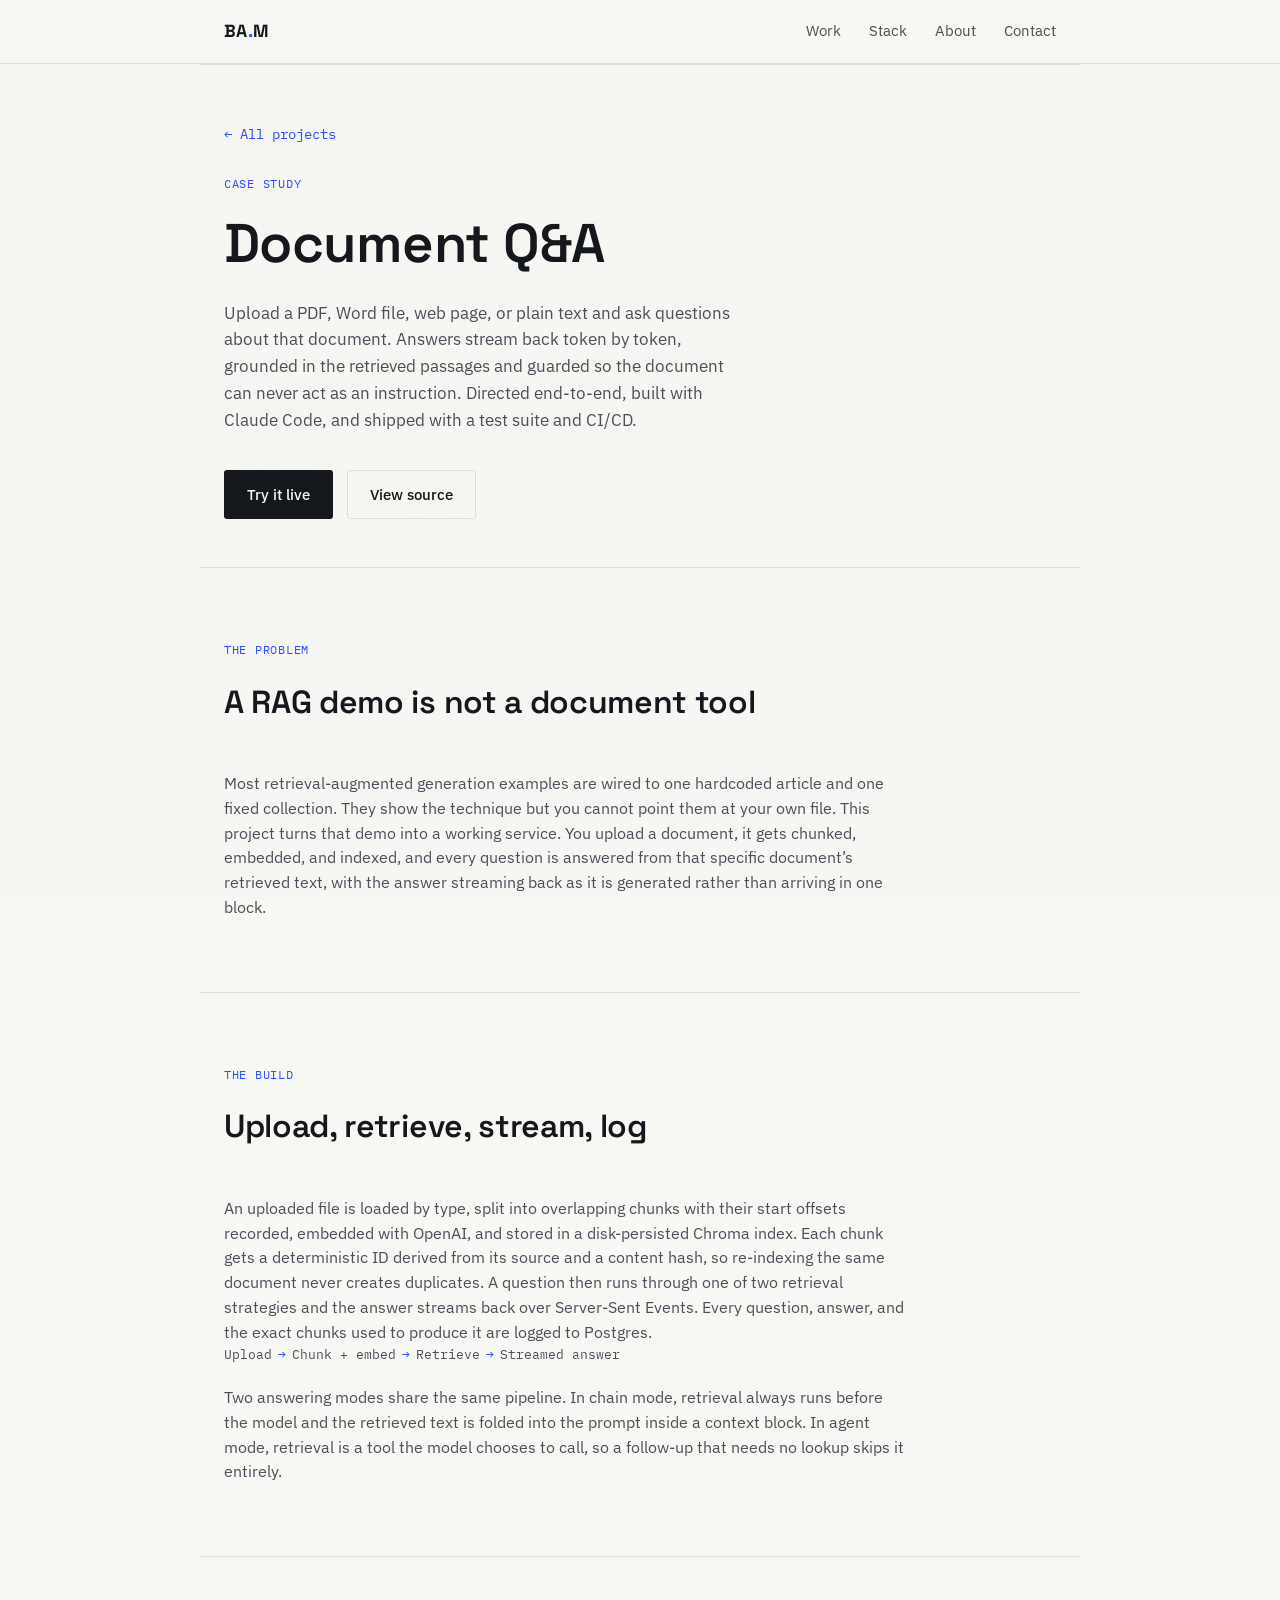
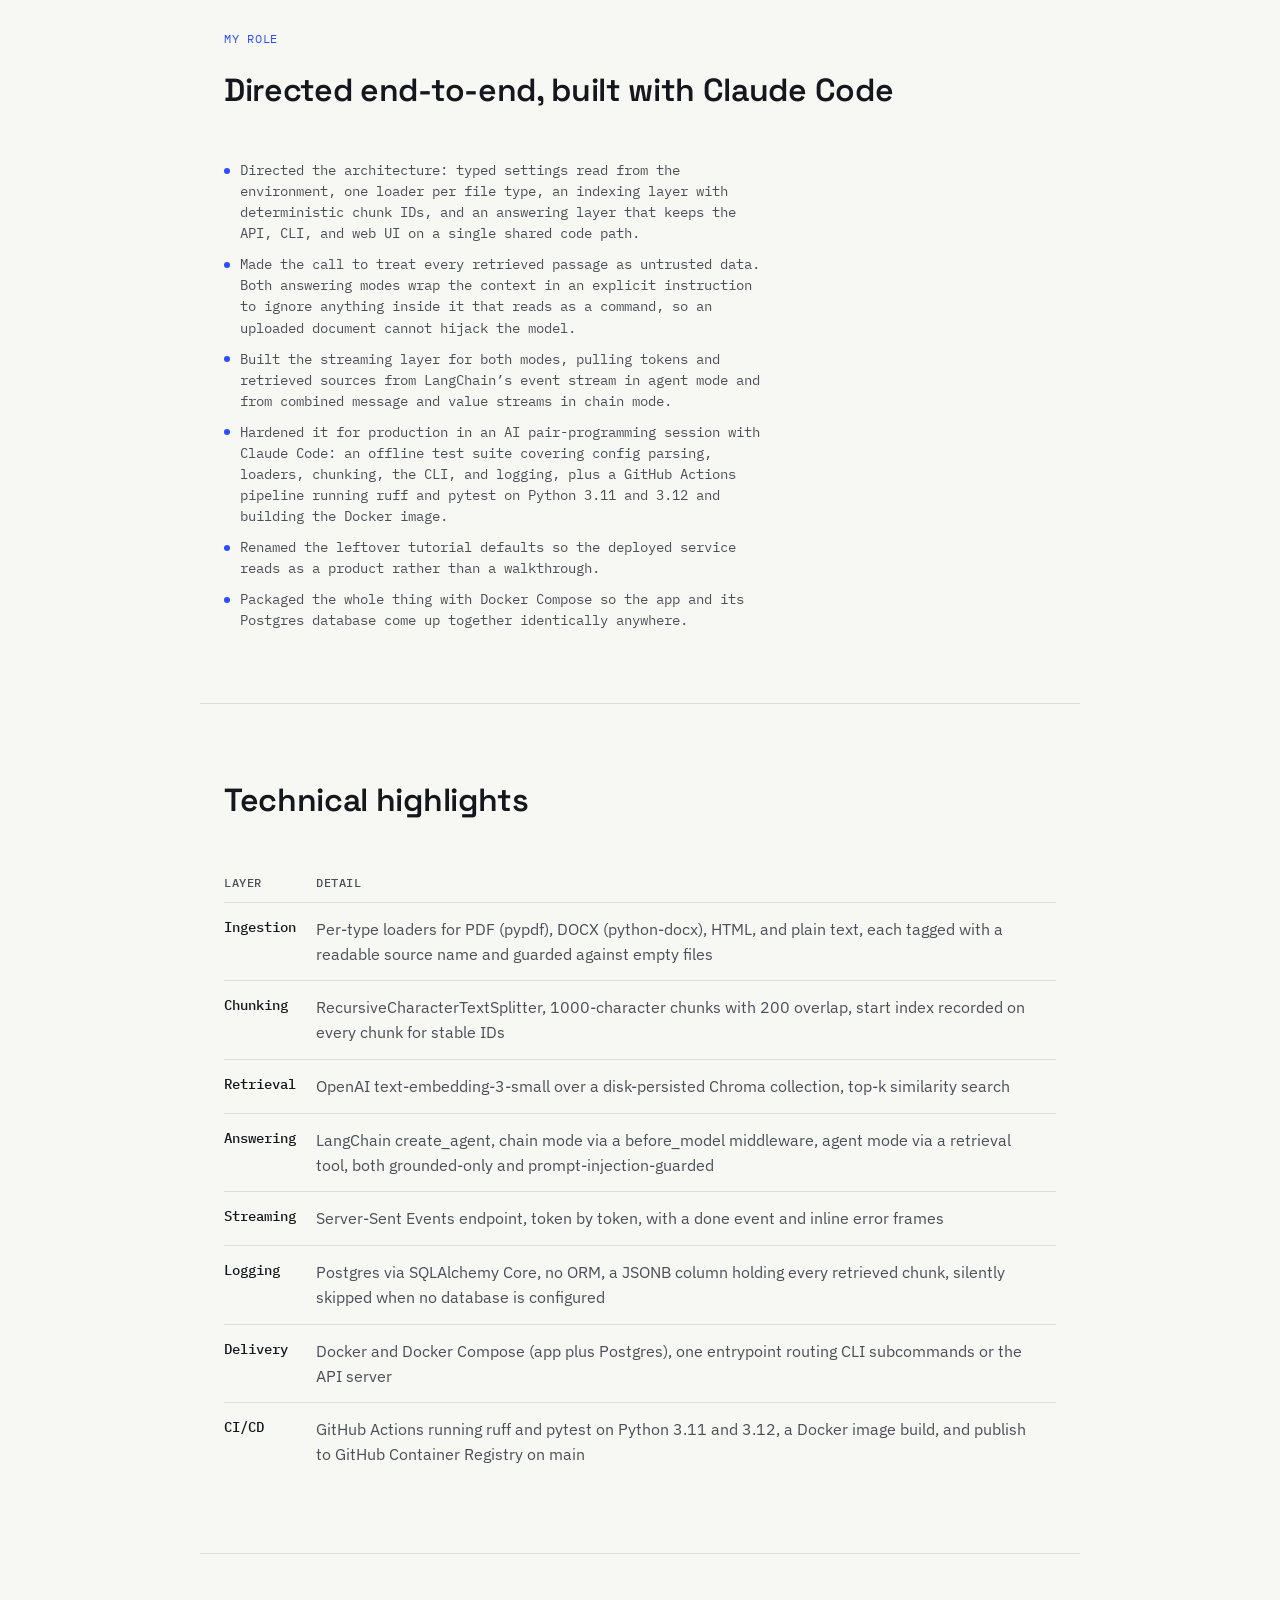
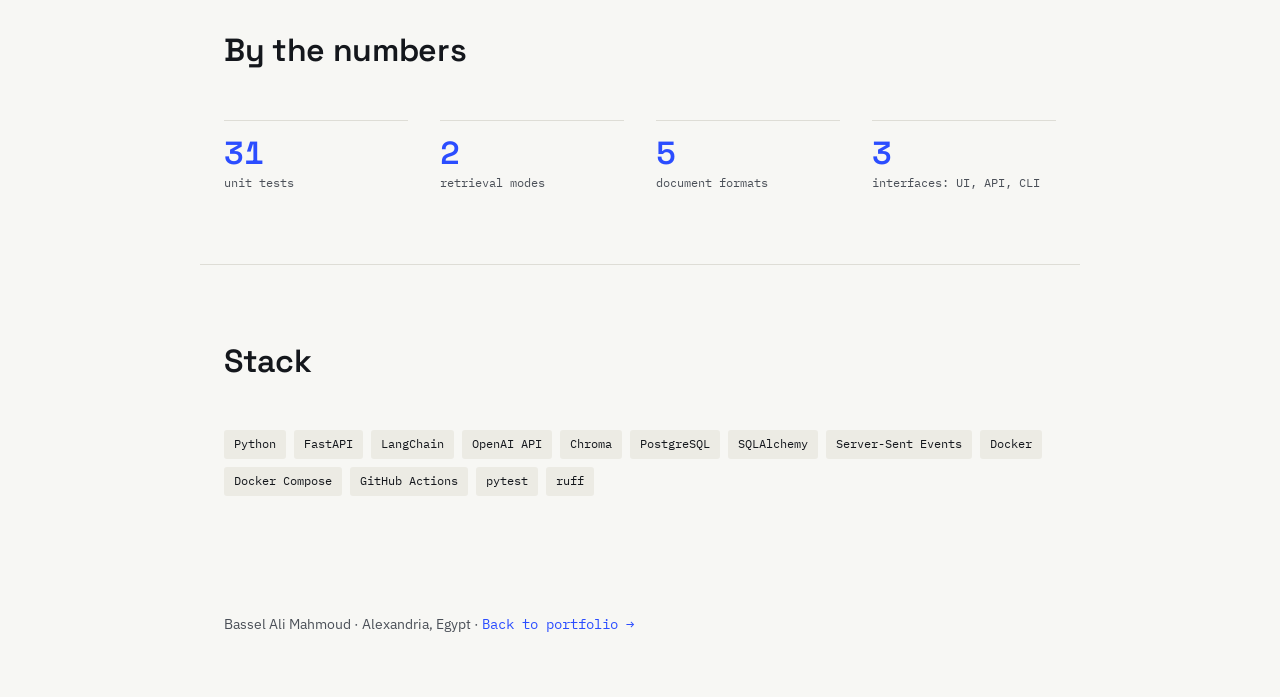
==== document-qa.html @ 4d8c66ef "Add Document Q&A case study and link from project card Co-Authored-By: Claude Sonnet 5 <noreply@anth" ====
<!DOCTYPE html>
<html lang="en">
<head>
<meta charset="UTF-8">
<meta name="viewport" content="width=device-width, initial-scale=1.0">
<title>Document Q&amp;A &middot; Case Study &middot; Bassel Ali Mahmoud</title>
<meta name="description" content="How a LangChain RAG demo was turned into a deployed document question-answering service with arbitrary uploads, streamed grounded answers, prompt-injection-guarded context, and a tested CI/CD pipeline.">
<link rel="preconnect" href="https://fonts.googleapis.com">
<link rel="preconnect" href="https://fonts.gstatic.com" crossorigin>
<link href="https://fonts.googleapis.com/css2?family=Space+Grotesk:wght@400;500;600;700&family=IBM+Plex+Sans:wght@400;500;600&family=IBM+Plex+Mono:wght@400;500&display=swap" rel="stylesheet">
<link rel="stylesheet" href="style.css">
</head>
<body>

<div class="grain"></div>

<header class="site-header">
  <div class="wrap header-inner">
    <a href="index.html" class="mark">BA<span class="mark-dot">.</span>M</a>
    <nav class="nav">
      <a href="index.html#work">Work</a>
      <a href="index.html#pipeline">Stack</a>
      <a href="index.html#about">About</a>
      <a href="index.html#contact">Contact</a>
    </nav>
  </div>
</header>

<main id="top">

  <section class="hero compact wrap">
    <a href="index.html#work" class="project-link back-link">&larr; All projects</a>
    <p class="eyebrow">Case study</p>
    <h1 class="hero-title">Document Q&amp;A</h1>
    <p class="hero-sub">
      Upload a PDF, Word file, web page, or plain text and ask questions
      about that document. Answers stream back token by token, grounded in
      the retrieved passages and guarded so the document can never act as
      an instruction. Directed end-to-end, built with Claude Code, and
      shipped with a test suite and CI/CD.
    </p>
    <div class="hero-cta">
      <a href="https://documentqa-5c1be7ab.fastapicloud.dev/" class="btn btn-primary" target="_blank" rel="noopener">Try it live</a>
      <a href="https://github.com/BasselAli1/DocumentQA" class="btn btn-ghost" target="_blank" rel="noopener">View source</a>
    </div>
  </section>

  <section id="problem" class="wrap">
    <div class="section-head">
      <p class="eyebrow">The problem</p>
      <h2>A RAG demo is not a document tool</h2>
    </div>
    <p class="about-text" style="max-width:68ch;">
      Most retrieval-augmented generation examples are wired to one
      hardcoded article and one fixed collection. They show the technique
      but you cannot point them at your own file. This project turns that
      demo into a working service. You upload a document, it gets chunked,
      embedded, and indexed, and every question is answered from that
      specific document&rsquo;s retrieved text, with the answer streaming
      back as it is generated rather than arriving in one block.
    </p>
  </section>

  <section id="build" class="wrap">
    <div class="section-head">
      <p class="eyebrow">The build</p>
      <h2>Upload, retrieve, stream, log</h2>
    </div>
    <p class="about-text" style="max-width:68ch;">
      An uploaded file is loaded by type, split into overlapping chunks
      with their start offsets recorded, embedded with OpenAI, and stored
      in a disk-persisted Chroma index. Each chunk gets a deterministic ID
      derived from its source and a content hash, so re-indexing the same
      document never creates duplicates. A question then runs through one
      of two retrieval strategies and the answer streams back over
      Server-Sent Events. Every question, answer, and the exact chunks used
      to produce it are logged to Postgres.
    </p>
    <div class="project-flow case-flow" aria-hidden="true">
      <span>Upload</span><span class="arrow">&rarr;</span>
      <span>Chunk + embed</span><span class="arrow">&rarr;</span>
      <span>Retrieve</span><span class="arrow">&rarr;</span>
      <span>Streamed answer</span>
    </div>
    <p class="about-text" style="max-width:68ch;">
      Two answering modes share the same pipeline. In chain mode, retrieval
      always runs before the model and the retrieved text is folded into
      the prompt inside a context block. In agent mode, retrieval is a tool
      the model chooses to call, so a follow-up that needs no lookup skips
      it entirely.
    </p>
  </section>

  <section id="role" class="wrap">
    <div class="section-head">
      <p class="eyebrow">My role</p>
      <h2>Directed end-to-end, built with Claude Code</h2>
    </div>
    <ul class="cert-list case-role-list">
      <li>Directed the architecture: typed settings read from the environment, one loader per file type, an indexing layer with deterministic chunk IDs, and an answering layer that keeps the API, CLI, and web UI on a single shared code path.</li>
      <li>Made the call to treat every retrieved passage as untrusted data. Both answering modes wrap the context in an explicit instruction to ignore anything inside it that reads as a command, so an uploaded document cannot hijack the model.</li>
      <li>Built the streaming layer for both modes, pulling tokens and retrieved sources from LangChain&rsquo;s event stream in agent mode and from combined message and value streams in chain mode.</li>
      <li>Hardened it for production in an AI pair-programming session with Claude Code: an offline test suite covering config parsing, loaders, chunking, the CLI, and logging, plus a GitHub Actions pipeline running ruff and pytest on Python 3.11 and 3.12 and building the Docker image.</li>
      <li>Renamed the leftover tutorial defaults so the deployed service reads as a product rather than a walkthrough.</li>
      <li>Packaged the whole thing with Docker Compose so the app and its Postgres database come up together identically anywhere.</li>
    </ul>
  </section>

  <section id="highlights" class="wrap">
    <div class="section-head">
      <h2>Technical highlights</h2>
    </div>
    <div class="table-wrap">
      <table class="case-table">
        <thead>
          <tr><th>Layer</th><th>Detail</th></tr>
        </thead>
        <tbody>
          <tr><td>Ingestion</td><td>Per-type loaders for PDF (pypdf), DOCX (python-docx), HTML, and plain text, each tagged with a readable source name and guarded against empty files</td></tr>
          <tr><td>Chunking</td><td>RecursiveCharacterTextSplitter, 1000-character chunks with 200 overlap, start index recorded on every chunk for stable IDs</td></tr>
          <tr><td>Retrieval</td><td>OpenAI text-embedding-3-small over a disk-persisted Chroma collection, top-k similarity search</td></tr>
          <tr><td>Answering</td><td>LangChain create_agent, chain mode via a before_model middleware, agent mode via a retrieval tool, both grounded-only and prompt-injection-guarded</td></tr>
          <tr><td>Streaming</td><td>Server-Sent Events endpoint, token by token, with a done event and inline error frames</td></tr>
          <tr><td>Logging</td><td>Postgres via SQLAlchemy Core, no ORM, a JSONB column holding every retrieved chunk, silently skipped when no database is configured</td></tr>
          <tr><td>Delivery</td><td>Docker and Docker Compose (app plus Postgres), one entrypoint routing CLI subcommands or the API server</td></tr>
          <tr><td>CI/CD</td><td>GitHub Actions running ruff and pytest on Python 3.11 and 3.12, a Docker image build, and publish to GitHub Container Registry on main</td></tr>
        </tbody>
      </table>
    </div>
  </section>

  <section id="numbers" class="wrap">
    <div class="section-head">
      <h2>By the numbers</h2>
    </div>
    <div class="case-stats">
      <div class="case-stat"><span class="num">31</span><span class="label">unit tests</span></div>
      <div class="case-stat"><span class="num">2</span><span class="label">retrieval modes</span></div>
      <div class="case-stat"><span class="num">5</span><span class="label">document formats</span></div>
      <div class="case-stat"><span class="num">3</span><span class="label">interfaces: UI, API, CLI</span></div>
    </div>
  </section>

  <section id="stack" class="wrap">
    <div class="section-head">
      <h2>Stack</h2>
    </div>
    <ul class="tags">
      <li>Python</li><li>FastAPI</li><li>LangChain</li><li>OpenAI API</li>
      <li>Chroma</li><li>PostgreSQL</li><li>SQLAlchemy</li><li>Server-Sent Events</li>
      <li>Docker</li><li>Docker Compose</li><li>GitHub Actions</li><li>pytest</li><li>ruff</li>
    </ul>
  </section>

</main>

<footer class="site-footer wrap">
  <p>Bassel Ali Mahmoud &middot; Alexandria, Egypt &middot; <a href="index.html" class="project-link" style="margin-top:0;">Back to portfolio &rarr;</a></p>
</footer>

</body>
</html>
---- style.css ----
:root{
  --bg: #F7F7F4;
  --ink: #14171C;
  --ink-soft: #4B5058;
  --line: #DEDDD6;
  --accent: #2B4DFF;
  --accent-soft: #EEF0FF;
  --mono-chip: #ECEBE4;
  --radius: 3px;
  --max: 880px;
  --pad: 24px;

  --font-display: "Space Grotesk", sans-serif;
  --font-body: "IBM Plex Sans", sans-serif;
  --font-mono: "IBM Plex Mono", monospace;
}

*{box-sizing:border-box;}
html{scroll-behavior:smooth;}
body{
  margin:0;
  background:var(--bg);
  color:var(--ink);
  font-family:var(--font-body);
  font-size:16px;
  line-height:1.55;
  -webkit-font-smoothing:antialiased;
}

.wrap{
  max-width:var(--max);
  margin:0 auto;
  /* horizontal-only on purpose: a shorthand `padding:0 var(--pad)` here
     would zero out any vertical padding set by a lower-specificity type
     selector (like the bare `section` rule below) on the same element. */
  padding-left:var(--pad);
  padding-right:var(--pad);
}

/* subtle paper grain, purely decorative */
.grain{
  position:fixed;
  inset:0;
  pointer-events:none;
  opacity:0.035;
  z-index:0;
  background-image:url("data:image/svg+xml,%3Csvg xmlns='http://www.w3.org/2000/svg' width='120' height='120'%3E%3Cfilter id='n'%3E%3CfeTurbulence type='fractalNoise' baseFrequency='0.9' numOctaves='2' stitchTiles='stitch'/%3E%3C/filter%3E%3Crect width='100%25' height='100%25' filter='url(%23n)'/%3E%3C/svg%3E");
}

a{color:inherit;text-decoration:none;}

/* header */
.site-header{
  position:sticky;
  top:0;
  z-index:10;
  background:rgba(247,247,244,0.86);
  backdrop-filter:blur(6px);
  border-bottom:1px solid var(--line);
}
.header-inner{
  display:flex;
  align-items:center;
  justify-content:space-between;
  padding-top:18px;
  padding-bottom:18px;
}
.mark{
  font-family:var(--font-display);
  font-weight:700;
  font-size:1.1rem;
  letter-spacing:0.02em;
}
.mark-dot{color:var(--accent);}
.nav{display:flex;gap:28px;}
.nav a{
  font-size:0.92rem;
  color:var(--ink-soft);
  transition:color 0.15s ease;
}
.nav a:hover, .nav a:focus-visible{color:var(--ink);}

/* hero */
.hero{
  padding-top:96px;
  padding-bottom:88px;
  position:relative;
  z-index:1;
}
.eyebrow{
  font-family:var(--font-mono);
  font-size:0.78rem;
  letter-spacing:0.06em;
  text-transform:uppercase;
  color:var(--accent);
  margin:0 0 18px;
}
.hero-title{
  font-family:var(--font-display);
  font-weight:600;
  font-size:clamp(2.1rem, 5vw, 3.4rem);
  line-height:1.14;
  letter-spacing:-0.01em;
  margin:0 0 26px;
  max-width:18ch;
}

.hero-sub{
  font-size:1.08rem;
  color:var(--ink-soft);
  max-width:52ch;
  margin:0 0 36px;
}
.hero-cta{display:flex;gap:14px;flex-wrap:wrap;}

.btn{
  display:inline-block;
  font-family:var(--font-body);
  font-weight:500;
  font-size:0.95rem;
  padding:12px 22px;
  border-radius:var(--radius);
  border:1px solid transparent;
  transition:transform 0.12s ease, background 0.15s ease, border-color 0.15s ease;
}
.btn-primary{
  background:var(--ink);
  color:var(--bg);
}
.btn-primary:hover{background:var(--accent);}
.btn-ghost{
  border-color:var(--line);
  color:var(--ink);
}
.btn-ghost:hover{border-color:var(--ink);}
.btn:active{transform:translateY(1px);}

/* section heads */
.section-head{
  margin-bottom:44px;
}
.section-head h2{
  font-family:var(--font-display);
  font-weight:600;
  font-size:clamp(1.5rem, 3vw, 2rem);
  margin:0;
  letter-spacing:-0.01em;
}

section{
  padding-top:72px;
  padding-bottom:72px;
  position:relative;
  z-index:1;
  border-top:1px solid var(--line);
}

/* project cards */
.project-list{
  display:flex;
  flex-direction:column;
  gap:0;
}
.project{
  padding:36px 0;
  border-top:1px solid var(--line);
  opacity:0;
  transform:translateY(14px);
  transition:opacity 0.5s ease, transform 0.5s ease;
}
.project:first-child{border-top:none;}
.project.in-view{opacity:1;transform:translateY(0);}

.project-flow{
  font-family:var(--font-mono);
  font-size:0.74rem;
  color:var(--ink-soft);
  display:flex;
  flex-wrap:wrap;
  align-items:center;
  gap:6px;
  margin-bottom:14px;
}
.project-flow span{white-space:nowrap;}
.project-flow .arrow{color:var(--accent);}

.project h3{
  font-family:var(--font-display);
  font-weight:600;
  font-size:1.35rem;
  margin:0 0 10px;
}
.project-desc{
  color:var(--ink-soft);
  max-width:62ch;
  margin:0 0 18px;
}

.tags{
  list-style:none;
  display:flex;
  flex-wrap:wrap;
  gap:8px;
  padding:0;
  margin:0;
}
.tags li{
  font-family:var(--font-mono);
  font-size:0.76rem;
  background:var(--mono-chip);
  padding:5px 10px;
  border-radius:var(--radius);
  color:var(--ink);
}
.tags.mono li{background:var(--accent-soft);color:var(--accent);}

.project-link{
  display:inline-block;
  margin-top:16px;
  font-family:var(--font-mono);
  font-size:0.85rem;
  color:var(--accent);
  border-bottom:1px solid transparent;
  transition:border-color 0.15s ease;
}
.project-link:hover, .project-link:focus-visible{border-color:var(--accent);}

.project-links{display:flex;flex-wrap:wrap;gap:24px;}
.project-links .project-link{margin-top:16px;}

/* stack */
.stack-grid{
  display:grid;
  grid-template-columns:repeat(4, 1fr);
  gap:32px;
}
.stack-group h4{
  font-family:var(--font-mono);
  font-size:0.78rem;
  text-transform:uppercase;
  letter-spacing:0.05em;
  color:var(--ink-soft);
  margin:0 0 14px;
  font-weight:500;
}

/* about */
.about-grid{
  display:grid;
  grid-template-columns:1.6fr 1fr;
  gap:48px;
  align-items:start;
}
.about-text{
  color:var(--ink-soft);
  max-width:56ch;
  margin:0;
}
.cert-title{
  font-family:var(--font-mono);
  font-size:0.78rem;
  text-transform:uppercase;
  letter-spacing:0.05em;
  color:var(--ink-soft);
  margin:0 0 14px;
  font-weight:500;
}
.cert-list{
  list-style:none;
  margin:0;
  padding:0;
  display:flex;
  flex-direction:column;
  gap:10px;
}
.cert-list li{
  font-family:var(--font-mono);
  font-size:0.85rem;
  padding-left:16px;
  position:relative;
  color:var(--ink-soft);
}
.cert-list li::before{
  content:"";
  position:absolute;
  left:0;
  top:0.55em;
  width:6px;
  height:6px;
  background:var(--accent);
  border-radius:50%;
}

/* case study page */
.hero.compact{padding-top:56px;padding-bottom:48px;}
.back-link{margin-top:0;margin-bottom:28px;}

.case-flow{font-size:0.82rem;margin-bottom:20px;}

.tier-row{display:flex;flex-wrap:wrap;gap:8px;}

.table-wrap{overflow-x:auto;}
.case-table{width:100%;border-collapse:collapse;margin-top:4px;}
.case-table th{
  font-family:var(--font-mono);
  font-size:0.72rem;
  text-transform:uppercase;
  letter-spacing:0.05em;
  color:var(--ink-soft);
  font-weight:500;
  text-align:left;
  padding:0 20px 10px 0;
  border-bottom:1px solid var(--line);
  white-space:nowrap;
}
.case-table td{
  padding:14px 20px 14px 0;
  border-bottom:1px solid var(--line);
  vertical-align:top;
}
.case-table tr:last-child td{border-bottom:none;}
.case-table td:first-child{
  font-family:var(--font-mono);
  font-size:0.85rem;
  font-weight:500;
  white-space:nowrap;
}
.case-table td:last-child{color:var(--ink-soft);}

.case-stats{
  display:grid;
  grid-template-columns:repeat(4, 1fr);
  gap:32px;
}
.case-stat{
  border-top:1px solid var(--line);
  padding-top:16px;
  display:flex;
  flex-direction:column;
  gap:4px;
}
.case-stat .num{
  font-family:var(--font-display);
  font-weight:600;
  font-size:2rem;
  color:var(--accent);
  font-variant-numeric:tabular-nums;
  line-height:1;
}
.case-stat .label{
  font-family:var(--font-mono);
  font-size:0.78rem;
  color:var(--ink-soft);
}

.case-role-list li{max-width:68ch;}

/* use case page */
.personas{
  display:grid;
  grid-template-columns:repeat(2, 1fr);
  gap:16px;
  margin-bottom:8px;
}
.persona{
  border:1px solid var(--line);
  border-radius:var(--radius);
  padding:16px 18px;
  background:#fff;
}
.persona .role{
  font-family:var(--font-mono);
  font-size:0.76rem;
  text-transform:uppercase;
  letter-spacing:0.04em;
  color:var(--accent);
  margin-bottom:8px;
  display:block;
}
.persona p{margin:0;color:var(--ink-soft);font-size:0.92rem;}

.usecase{
  border-left:2px solid var(--accent);
  padding:2px 0 2px 18px;
  margin-bottom:20px;
}
.usecase h3{
  font-family:var(--font-display);
  font-weight:600;
  font-size:1.05rem;
  margin:0 0 6px;
}
.usecase p{margin:0;color:var(--ink-soft);max-width:62ch;}

.example{
  border:1px solid var(--line);
  border-radius:var(--radius);
  background:#fff;
  padding:18px 20px;
  margin-bottom:16px;
}
.example .q{
  font-weight:500;
  color:var(--ink);
  margin:0 0 10px;
}
.example .q::before{
  content:"Q: ";
  font-family:var(--font-mono);
  color:var(--accent);
}
.example code{
  display:block;
  font-family:var(--font-mono);
  font-size:0.82rem;
  background:var(--mono-chip);
  color:var(--ink);
  padding:10px 14px;
  border-radius:var(--radius);
  margin:0 0 10px;
  white-space:pre-wrap;
  word-break:break-word;
}
.example .a{margin:0;color:var(--ink-soft);}
.example .a::before{
  content:"A: ";
  font-family:var(--font-mono);
  color:var(--accent);
  font-weight:500;
}

/* contact */
.contact-text{
  color:var(--ink-soft);
  max-width:50ch;
  margin:0 0 28px;
}
.contact-links{
  display:flex;
  gap:14px;
  flex-wrap:wrap;
}

.site-footer{
  padding:32px var(--pad) 48px;
  color:var(--ink-soft);
  font-size:0.85rem;
}

/* responsive */
@media (max-width:720px){
  .nav{gap:16px;}
  .nav a{font-size:0.85rem;}
  .stack-grid{grid-template-columns:repeat(2, 1fr);}
  .about-grid{grid-template-columns:1fr;}
  .hero{padding-top:64px;padding-bottom:56px;}
  .case-stats{grid-template-columns:repeat(2, 1fr);}
  .personas{grid-template-columns:1fr;}
}

/* reduced motion */
@media (prefers-reduced-motion: reduce){
  html{scroll-behavior:auto;}
  .project{opacity:1;transform:none;transition:none;}
  .btn{transition:none;}
}

/* keyboard focus */
a:focus-visible, .btn:focus-visible{
  outline:2px solid var(--accent);
  outline-offset:2px;
}
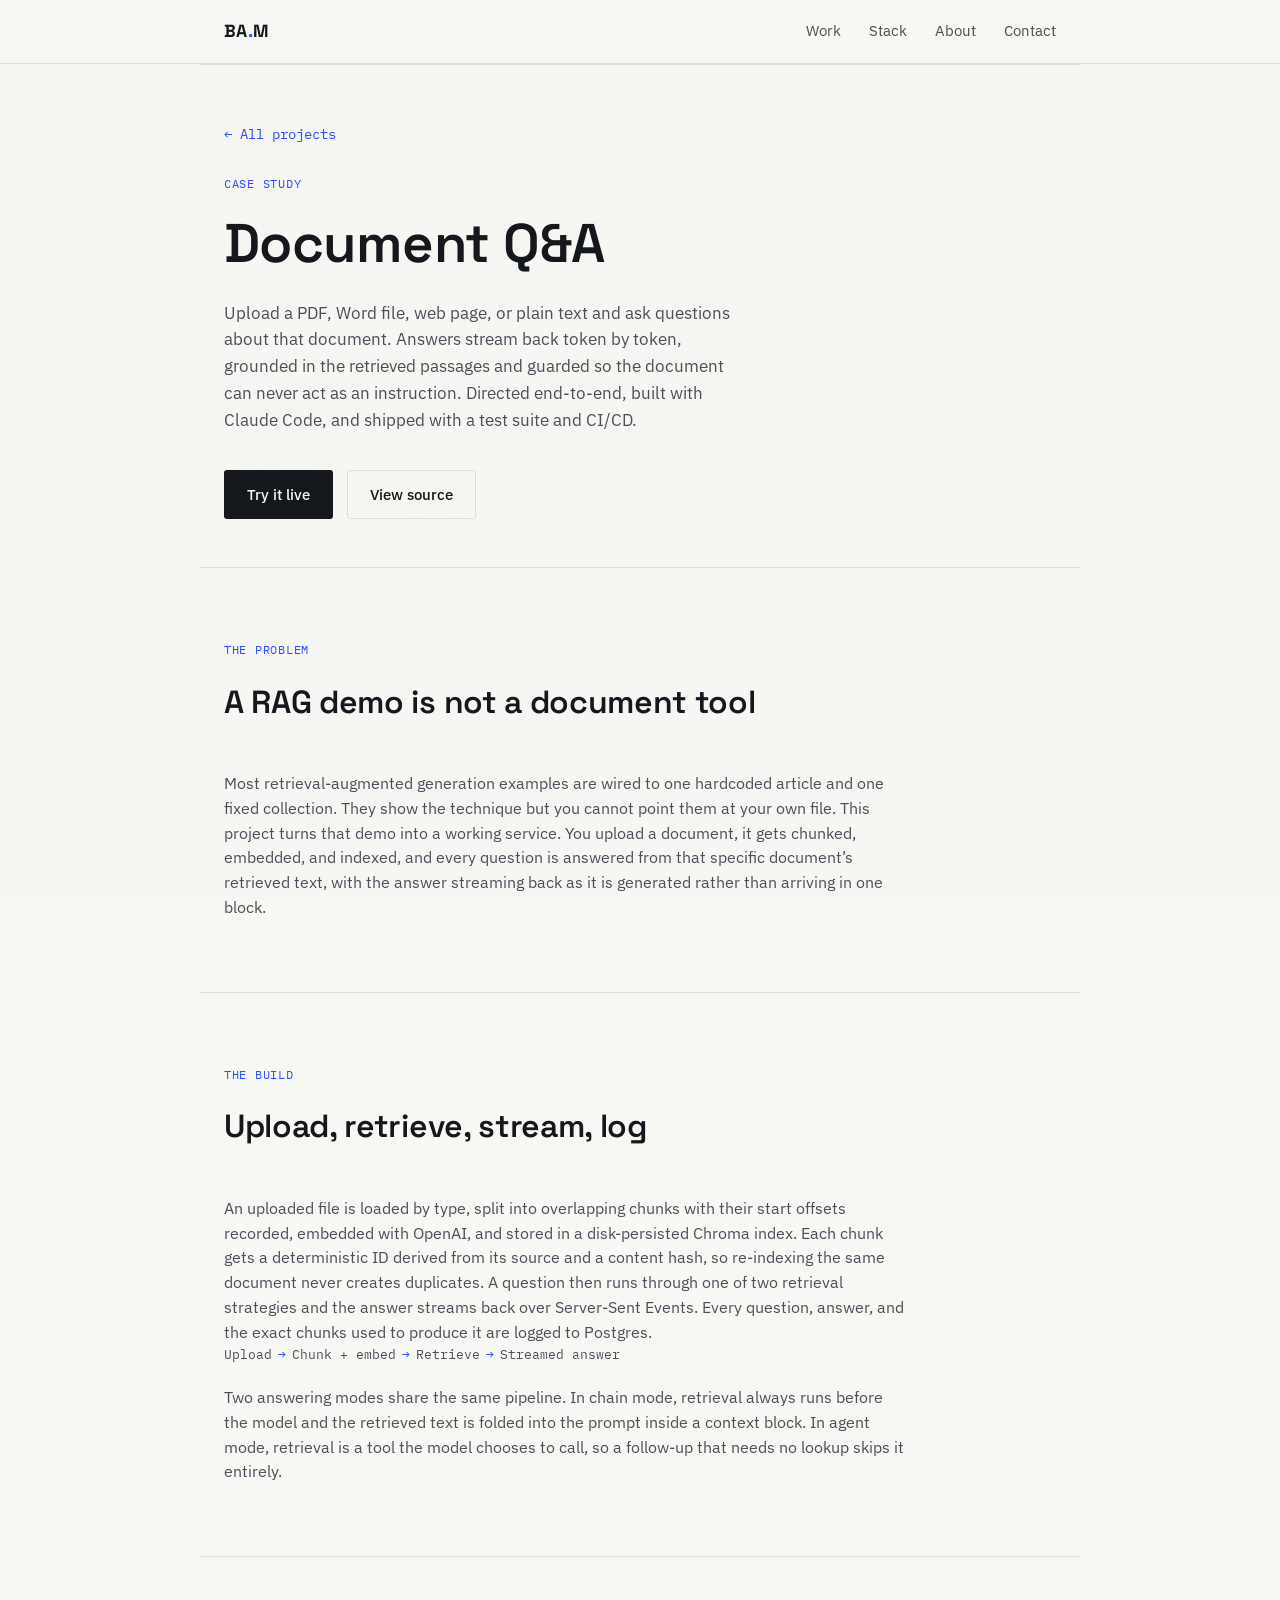
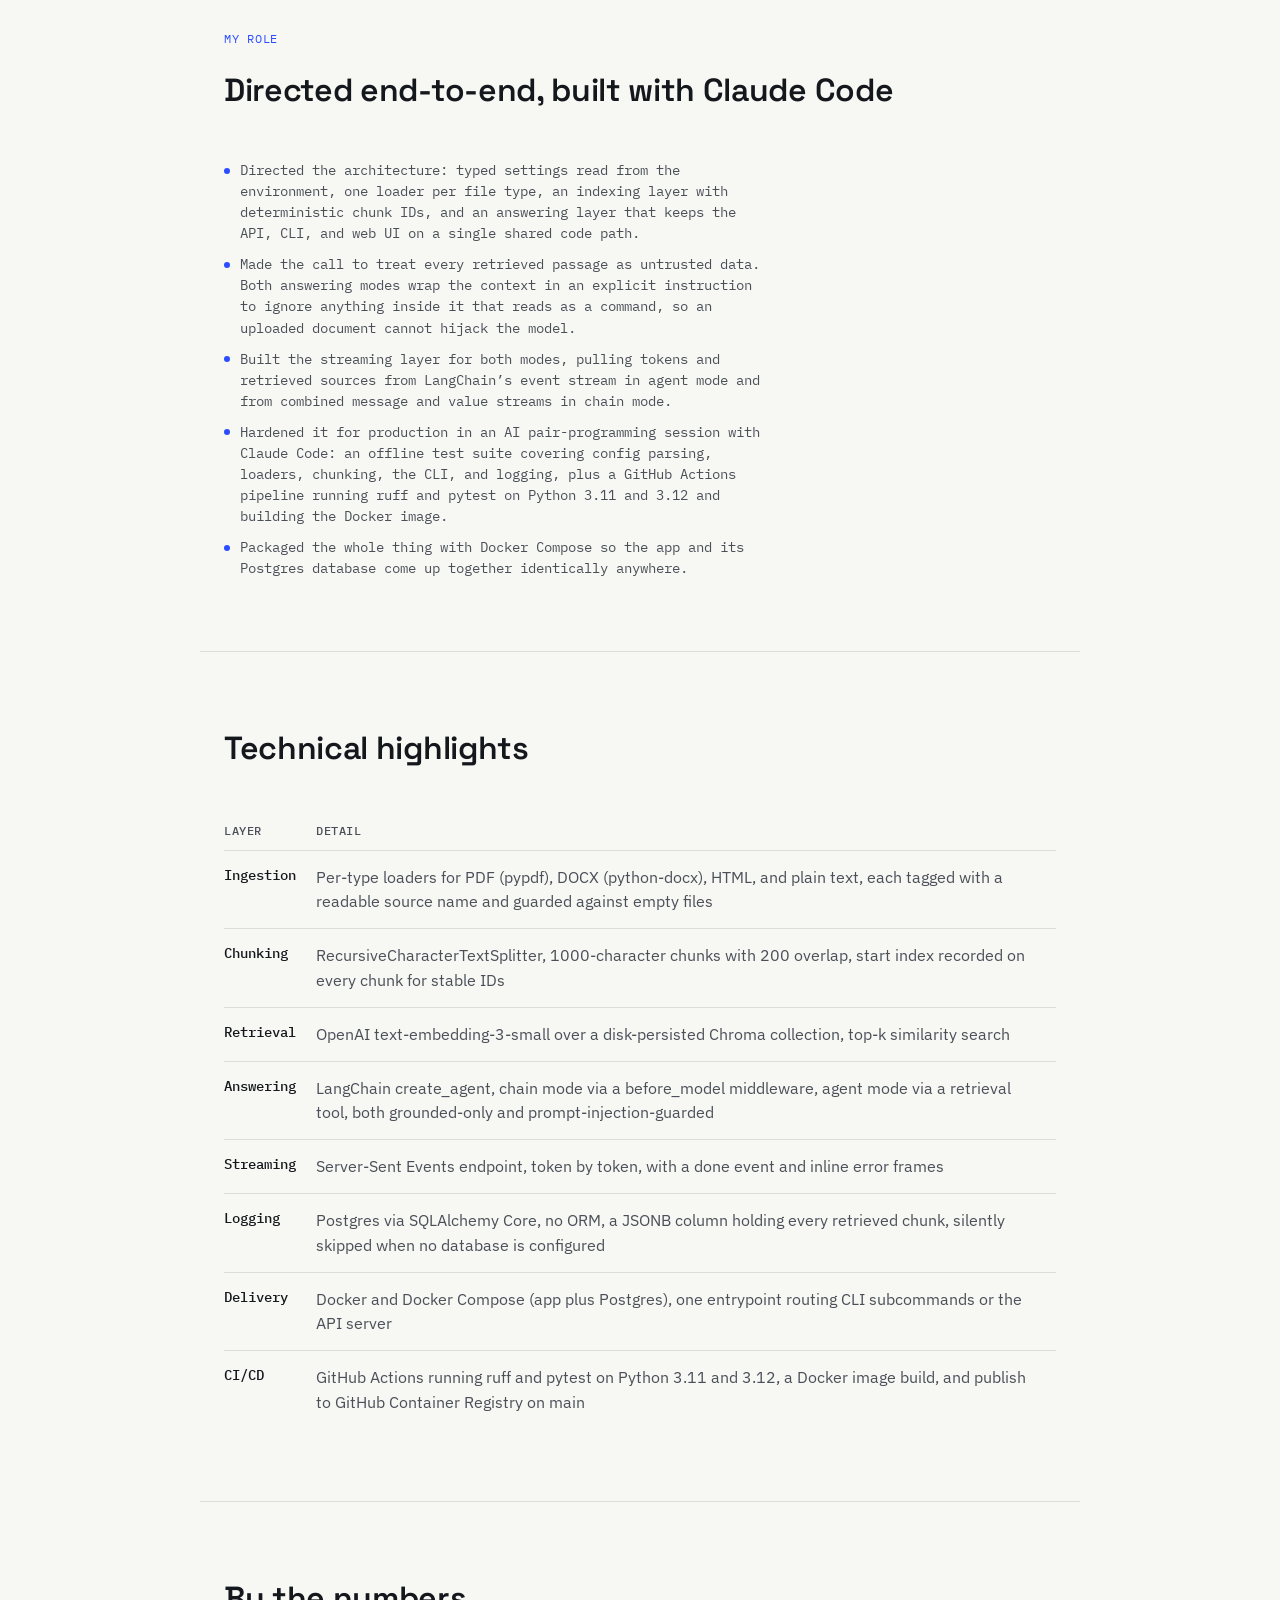
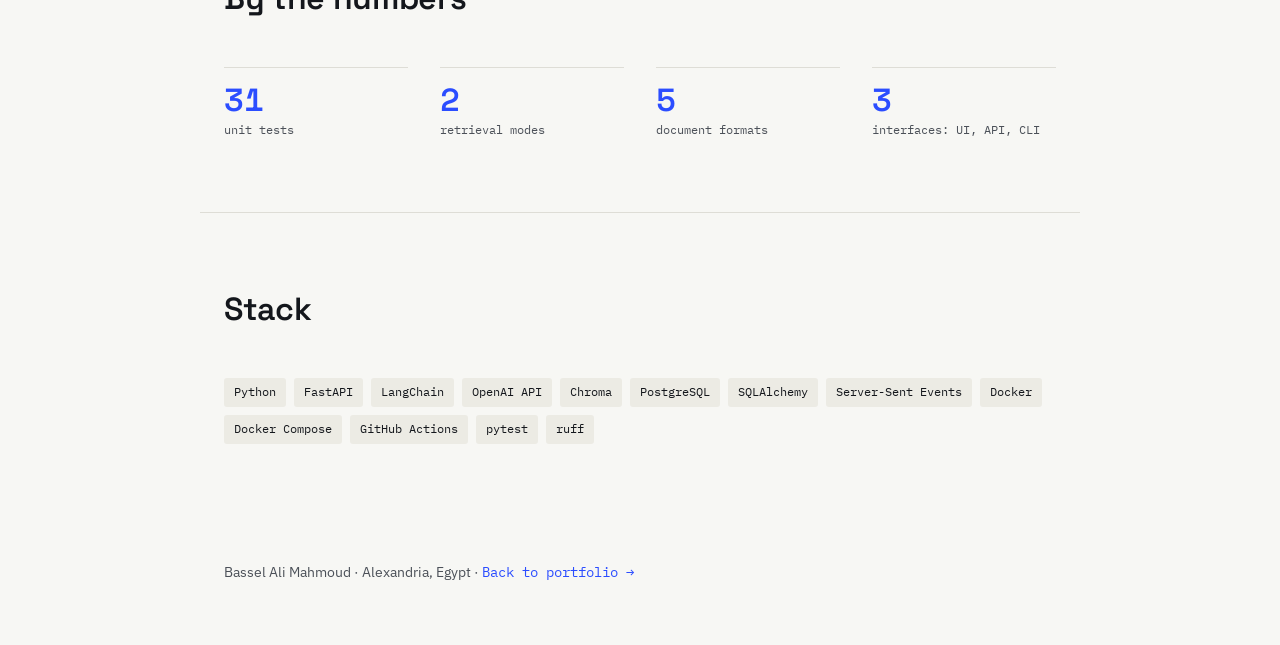
==== commit 9b91463c: "Drop tutorial-defaults bullet from Document Q&A case study Co-Authored-By: Claude Sonnet 5 <noreply@" ====
--- a/document-qa.html
+++ b/document-qa.html
@@ -101,7 +101,6 @@
       <li>Made the call to treat every retrieved passage as untrusted data. Both answering modes wrap the context in an explicit instruction to ignore anything inside it that reads as a command, so an uploaded document cannot hijack the model.</li>
       <li>Built the streaming layer for both modes, pulling tokens and retrieved sources from LangChain&rsquo;s event stream in agent mode and from combined message and value streams in chain mode.</li>
       <li>Hardened it for production in an AI pair-programming session with Claude Code: an offline test suite covering config parsing, loaders, chunking, the CLI, and logging, plus a GitHub Actions pipeline running ruff and pytest on Python 3.11 and 3.12 and building the Docker image.</li>
-      <li>Renamed the leftover tutorial defaults so the deployed service reads as a product rather than a walkthrough.</li>
       <li>Packaged the whole thing with Docker Compose so the app and its Postgres database come up together identically anywhere.</li>
     </ul>
   </section>
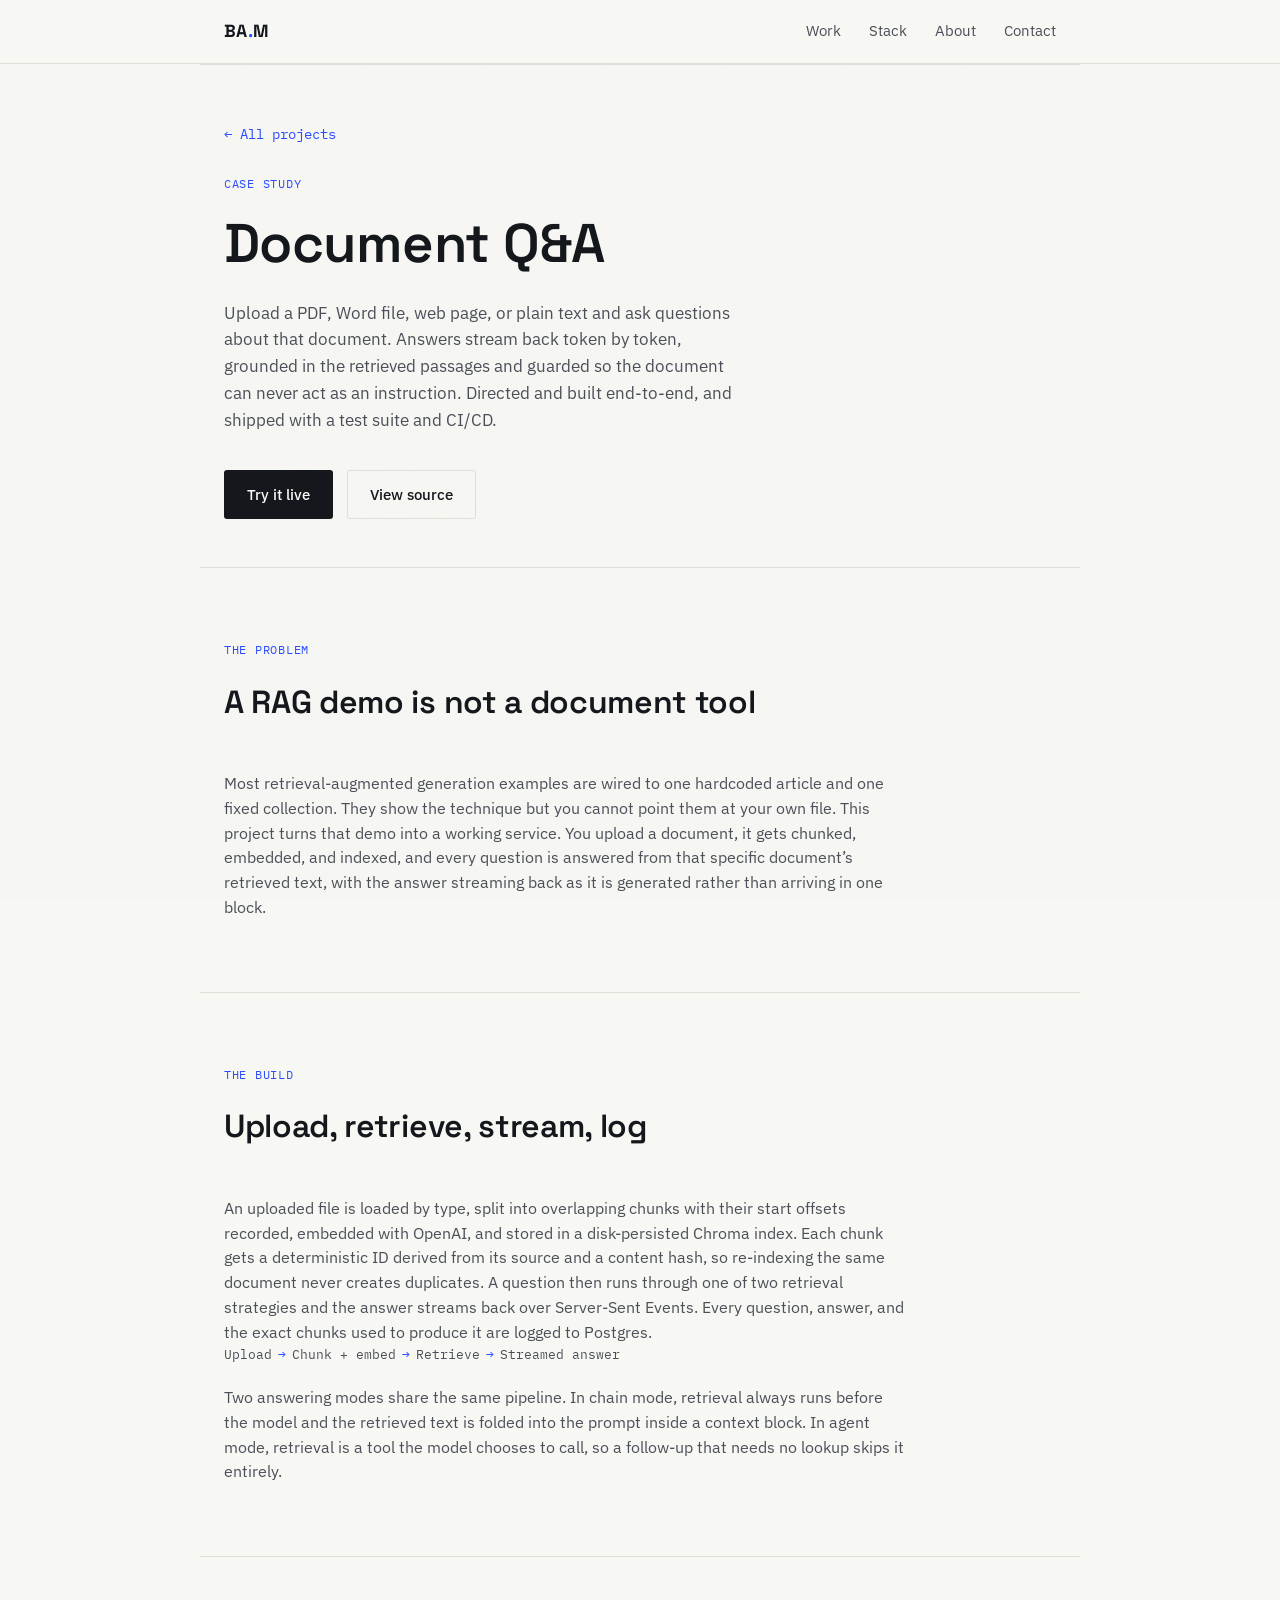
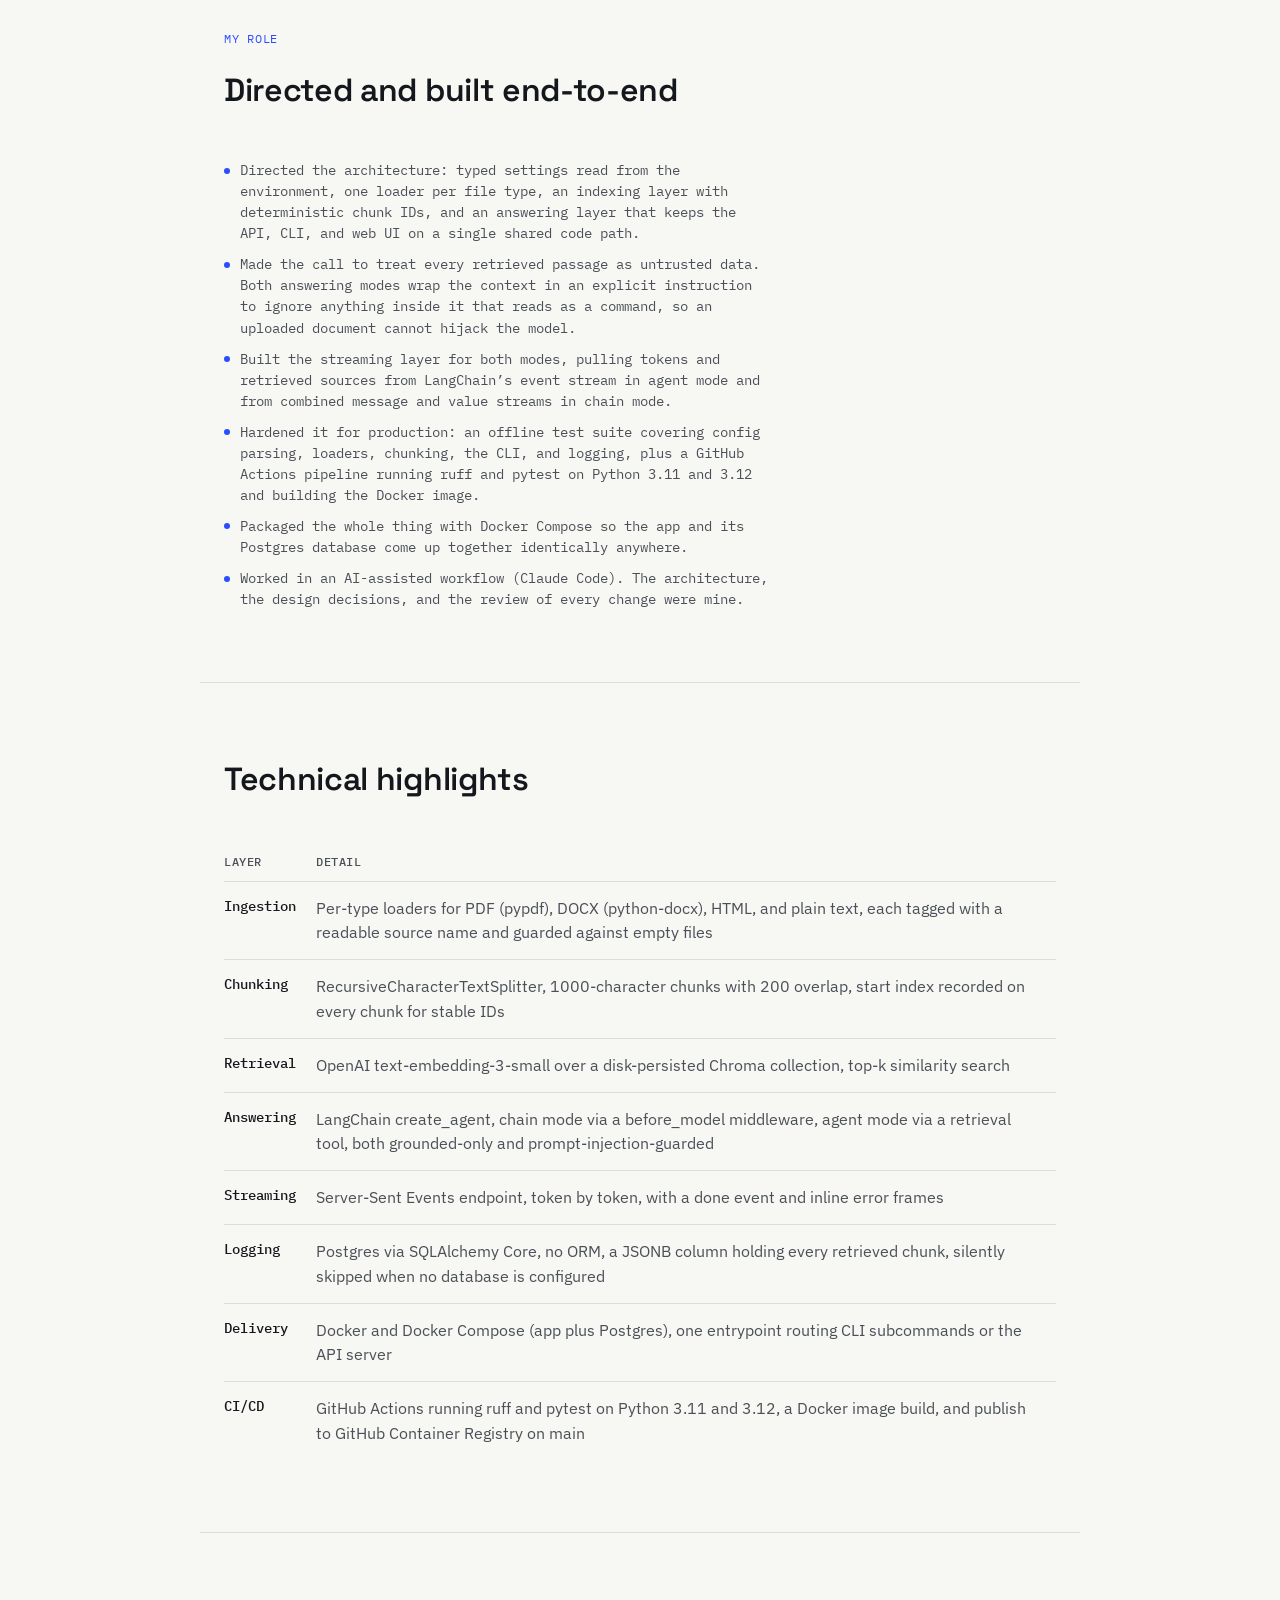
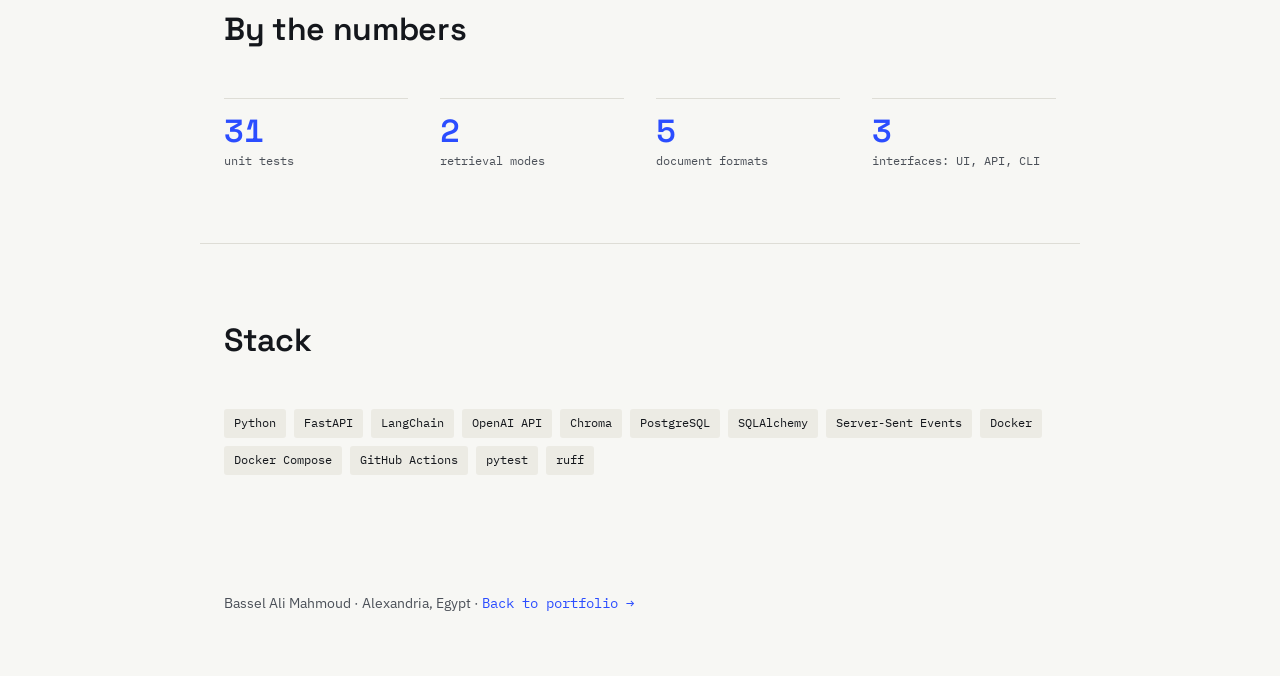
==== commit f8279752: "Tone down AI-assist attribution to one consistent line per case study" ====
--- a/document-qa.html
+++ b/document-qa.html
@@ -36,8 +36,8 @@
       Upload a PDF, Word file, web page, or plain text and ask questions
       about that document. Answers stream back token by token, grounded in
       the retrieved passages and guarded so the document can never act as
-      an instruction. Directed end-to-end, built with Claude Code, and
-      shipped with a test suite and CI/CD.
+      an instruction. Directed and built end-to-end, and shipped with a
+      test suite and CI/CD.
     </p>
     <div class="hero-cta">
       <a href="https://documentqa-5c1be7ab.fastapicloud.dev/" class="btn btn-primary" target="_blank" rel="noopener">Try it live</a>
@@ -94,14 +94,15 @@
   <section id="role" class="wrap">
     <div class="section-head">
       <p class="eyebrow">My role</p>
-      <h2>Directed end-to-end, built with Claude Code</h2>
+      <h2>Directed and built end-to-end</h2>
     </div>
     <ul class="cert-list case-role-list">
       <li>Directed the architecture: typed settings read from the environment, one loader per file type, an indexing layer with deterministic chunk IDs, and an answering layer that keeps the API, CLI, and web UI on a single shared code path.</li>
       <li>Made the call to treat every retrieved passage as untrusted data. Both answering modes wrap the context in an explicit instruction to ignore anything inside it that reads as a command, so an uploaded document cannot hijack the model.</li>
       <li>Built the streaming layer for both modes, pulling tokens and retrieved sources from LangChain&rsquo;s event stream in agent mode and from combined message and value streams in chain mode.</li>
-      <li>Hardened it for production in an AI pair-programming session with Claude Code: an offline test suite covering config parsing, loaders, chunking, the CLI, and logging, plus a GitHub Actions pipeline running ruff and pytest on Python 3.11 and 3.12 and building the Docker image.</li>
+      <li>Hardened it for production: an offline test suite covering config parsing, loaders, chunking, the CLI, and logging, plus a GitHub Actions pipeline running ruff and pytest on Python 3.11 and 3.12 and building the Docker image.</li>
       <li>Packaged the whole thing with Docker Compose so the app and its Postgres database come up together identically anywhere.</li>
+      <li>Worked in an AI-assisted workflow (Claude Code). The architecture, the design decisions, and the review of every change were mine.</li>
     </ul>
   </section>
 
